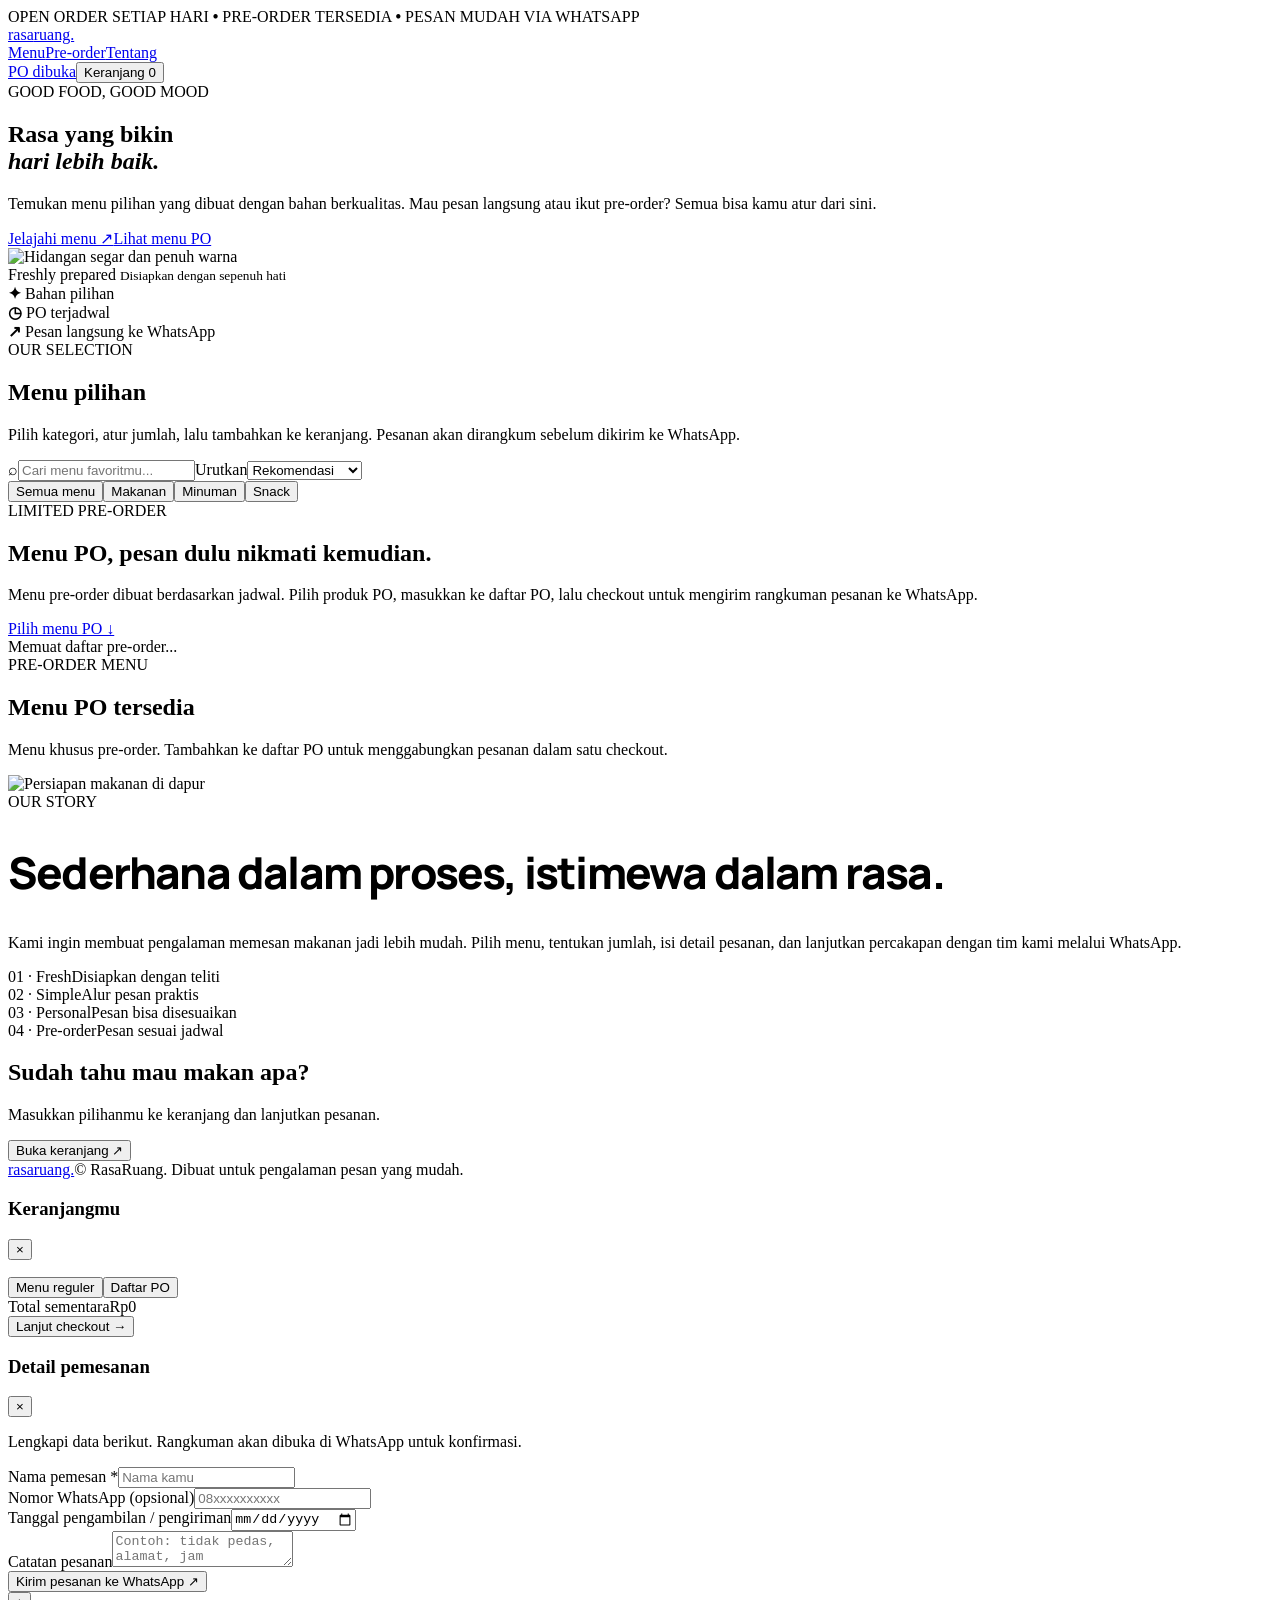
==== index.html @ 21e85bb5 "Add files via upload" ====
<!DOCTYPE html>
<html lang="id">
<head>
<meta charset="UTF-8"><meta name="viewport" content="width=device-width, initial-scale=1, viewport-fit=cover">
<meta name="theme-color" content="#14231d"><title>RasaRuang — Food Store</title>
<link rel="preconnect" href="https://fonts.googleapis.com"><link rel="preconnect" href="https://fonts.gstatic.com" crossorigin><link href="https://fonts.googleapis.com/css2?family=DM+Sans:wght@400;500;600;700;800&family=Manrope:wght@400;500;600;700;800&display=swap" rel="stylesheet"><link rel="stylesheet" href="css/style.css">
</head>
<body>
<div class="topbar">OPEN ORDER SETIAP HARI <b>•</b> PRE-ORDER TERSEDIA <b>•</b> PESAN MUDAH VIA WHATSAPP</div>
<header><div class="container nav">
<a class="logo" href="#">rasa<span>ruang.</span></a>
<nav class="navlinks"><a href="#menu">Menu</a><a href="#preorder">Pre-order</a><a href="#cerita">Tentang</a></nav>
<div class="navright"><a class="pill" href="#preorder">PO dibuka</a><button class="cartbtn" id="openCart" type="button">Keranjang <span class="count" id="cartCount">0</span></button></div>
</div></header>
<main>
<section class="container hero">
<div class="reveal"><span class="tag"><i class="dot"></i> GOOD FOOD, GOOD MOOD</span><h1>Rasa yang bikin<br><em>hari lebih baik.</em></h1><p>Temukan menu pilihan yang dibuat dengan bahan berkualitas. Mau pesan langsung atau ikut pre-order? Semua bisa kamu atur dari sini.</p><div class="heroactions"><a class="primary" href="#menu">Jelajahi menu ↗</a><a class="secondary" href="#preorder">Lihat menu PO</a></div></div>
<div class="heroimage reveal"><img src="https://images.unsplash.com/photo-1546069901-ba9599a7e63c?auto=format&fit=crop&w=1200&q=85" alt="Hidangan segar dan penuh warna"><div class="hero-badge">Freshly prepared <small>Disiapkan dengan sepenuh hati</small></div></div>
</section>
<div class="container trust"><div><b>✦</b> Bahan pilihan</div><div><b>◷</b> PO terjadwal</div><div><b>↗</b> Pesan langsung ke WhatsApp</div></div>

<section class="container section" id="menu">
<div class="sectionhead reveal"><div><div class="kicker">OUR SELECTION</div><h2>Menu pilihan</h2></div><p>Pilih kategori, atur jumlah, lalu tambahkan ke keranjang. Pesanan akan dirangkum sebelum dikirim ke WhatsApp.</p></div>
<div class="menu-tools reveal"><label class="searchbox"><span>⌕</span><input id="menuSearch" type="search" placeholder="Cari menu favoritmu..." autocomplete="off" aria-label="Cari menu"></label><label class="sortbox"><span>Urutkan</span><select id="menuSort" aria-label="Urutkan menu"><option value="default">Rekomendasi</option><option value="low">Harga terendah</option><option value="high">Harga tertinggi</option><option value="az">Nama A–Z</option></select></label></div>
<div class="tabs" id="categoryTabs"><button class="tab active" data-category="Semua">Semua menu</button><button class="tab" data-category="Makanan">Makanan</button><button class="tab" data-category="Minuman">Minuman</button><button class="tab" data-category="Snack">Snack</button></div>
<div class="products" id="products"></div>
</section>

<section class="container section" id="preorder">
<div class="po-panel reveal"><div class="po-copy"><div class="kicker">LIMITED PRE-ORDER</div><h2>Menu PO, pesan dulu nikmati kemudian.</h2><p>Menu pre-order dibuat berdasarkan jadwal. Pilih produk PO, masukkan ke daftar PO, lalu checkout untuk mengirim rangkuman pesanan ke WhatsApp.</p><a class="primary" href="#poProducts">Pilih menu PO ↓</a></div><div class="po-list" id="poPreview"><div class="po-empty">Memuat daftar pre-order...</div></div></div>
</section>
<section class="container section" id="poProducts">
<div class="sectionhead reveal"><div><div class="kicker">PRE-ORDER MENU</div><h2>Menu PO tersedia</h2></div><p>Menu khusus pre-order. Tambahkan ke daftar PO untuk menggabungkan pesanan dalam satu checkout.</p></div>
<div class="products" id="poGrid"></div>
</section>
<section class="container section" id="cerita"><div class="about reveal"><div class="aboutvisual"><img src="https://images.unsplash.com/photo-1556911220-e15b29be8c8f?auto=format&fit=crop&w=1000&q=85" alt="Persiapan makanan di dapur"></div><div class="aboutcopy"><div class="kicker">OUR STORY</div><h2 style="font:800 clamp(29px,3.5vw,44px)/1.12 Manrope;letter-spacing:-1.8px">Sederhana dalam proses, istimewa dalam rasa.</h2><p>Kami ingin membuat pengalaman memesan makanan jadi lebih mudah. Pilih menu, tentukan jumlah, isi detail pesanan, dan lanjutkan percakapan dengan tim kami melalui WhatsApp.</p><div class="points"><div class="point">01 · Fresh<span>Disiapkan dengan teliti</span></div><div class="point">02 · Simple<span>Alur pesan praktis</span></div><div class="point">03 · Personal<span>Pesan bisa disesuaikan</span></div><div class="point">04 · Pre-order<span>Pesan sesuai jadwal</span></div></div></div></div></section>
<section class="container section"><div class="cta reveal"><div><h2>Sudah tahu mau makan apa?</h2><p>Masukkan pilihanmu ke keranjang dan lanjutkan pesanan.</p></div><button class="primary" id="ctaCart" type="button">Buka keranjang ↗</button></div></section>
</main>
<footer><div class="container footrow"><a class="logo" href="#">rasa<span>ruang.</span></a><span>© <span id="year"></span> RasaRuang. Dibuat untuk pengalaman pesan yang mudah.</span></div></footer>

<div class="drawerback" id="drawerBack" aria-hidden="true"><aside class="drawer" aria-label="Keranjang pesanan"><div class="drawerhead"><h3>Keranjangmu</h3><button class="close" id="closeCart" type="button" aria-label="Tutup">×</button></div><div class="tabs" style="margin-top:17px"><button class="tab active" id="regularTab" type="button">Menu reguler</button><button class="tab" id="poTab" type="button">Daftar PO</button></div><div id="cartRows" class="cartrows"></div><div class="total"><span>Total sementara</span><span id="cartTotal">Rp0</span></div><button class="checkout" id="checkoutBtn" type="button">Lanjut checkout →</button></aside></div>
<div class="modalback" id="modalBack"><form class="modal" id="checkoutForm"><div class="modalhead"><h3>Detail pemesanan</h3><button class="close" id="closeModal" type="button">×</button></div><p class="modalhint" id="checkoutHint">Lengkapi data berikut. Rangkuman akan dibuka di WhatsApp untuk konfirmasi.</p><div class="field"><label for="customerName">Nama pemesan *</label><input id="customerName" name="name" required maxlength="60" placeholder="Nama kamu"></div><div class="field"><label for="customerPhone">Nomor WhatsApp (opsional)</label><input id="customerPhone" name="phone" inputmode="tel" maxlength="20" placeholder="08xxxxxxxxxx"></div><div class="field"><label for="pickupDate">Tanggal pengambilan / pengiriman</label><input id="pickupDate" name="date" type="date"></div><div class="field"><label for="customerNote">Catatan pesanan</label><textarea id="customerNote" name="note" maxlength="500" placeholder="Contoh: tidak pedas, alamat, jam pengambilan..."></textarea></div><button class="checkout send" type="submit">Kirim pesanan ke WhatsApp ↗</button></form></div>
<div class="toast" id="toast" role="status" aria-live="polite"></div><button class="backtop" id="backTop" type="button" aria-label="Kembali ke atas">↑</button>
<script src="js/script.js" defer></script>
</body></html>
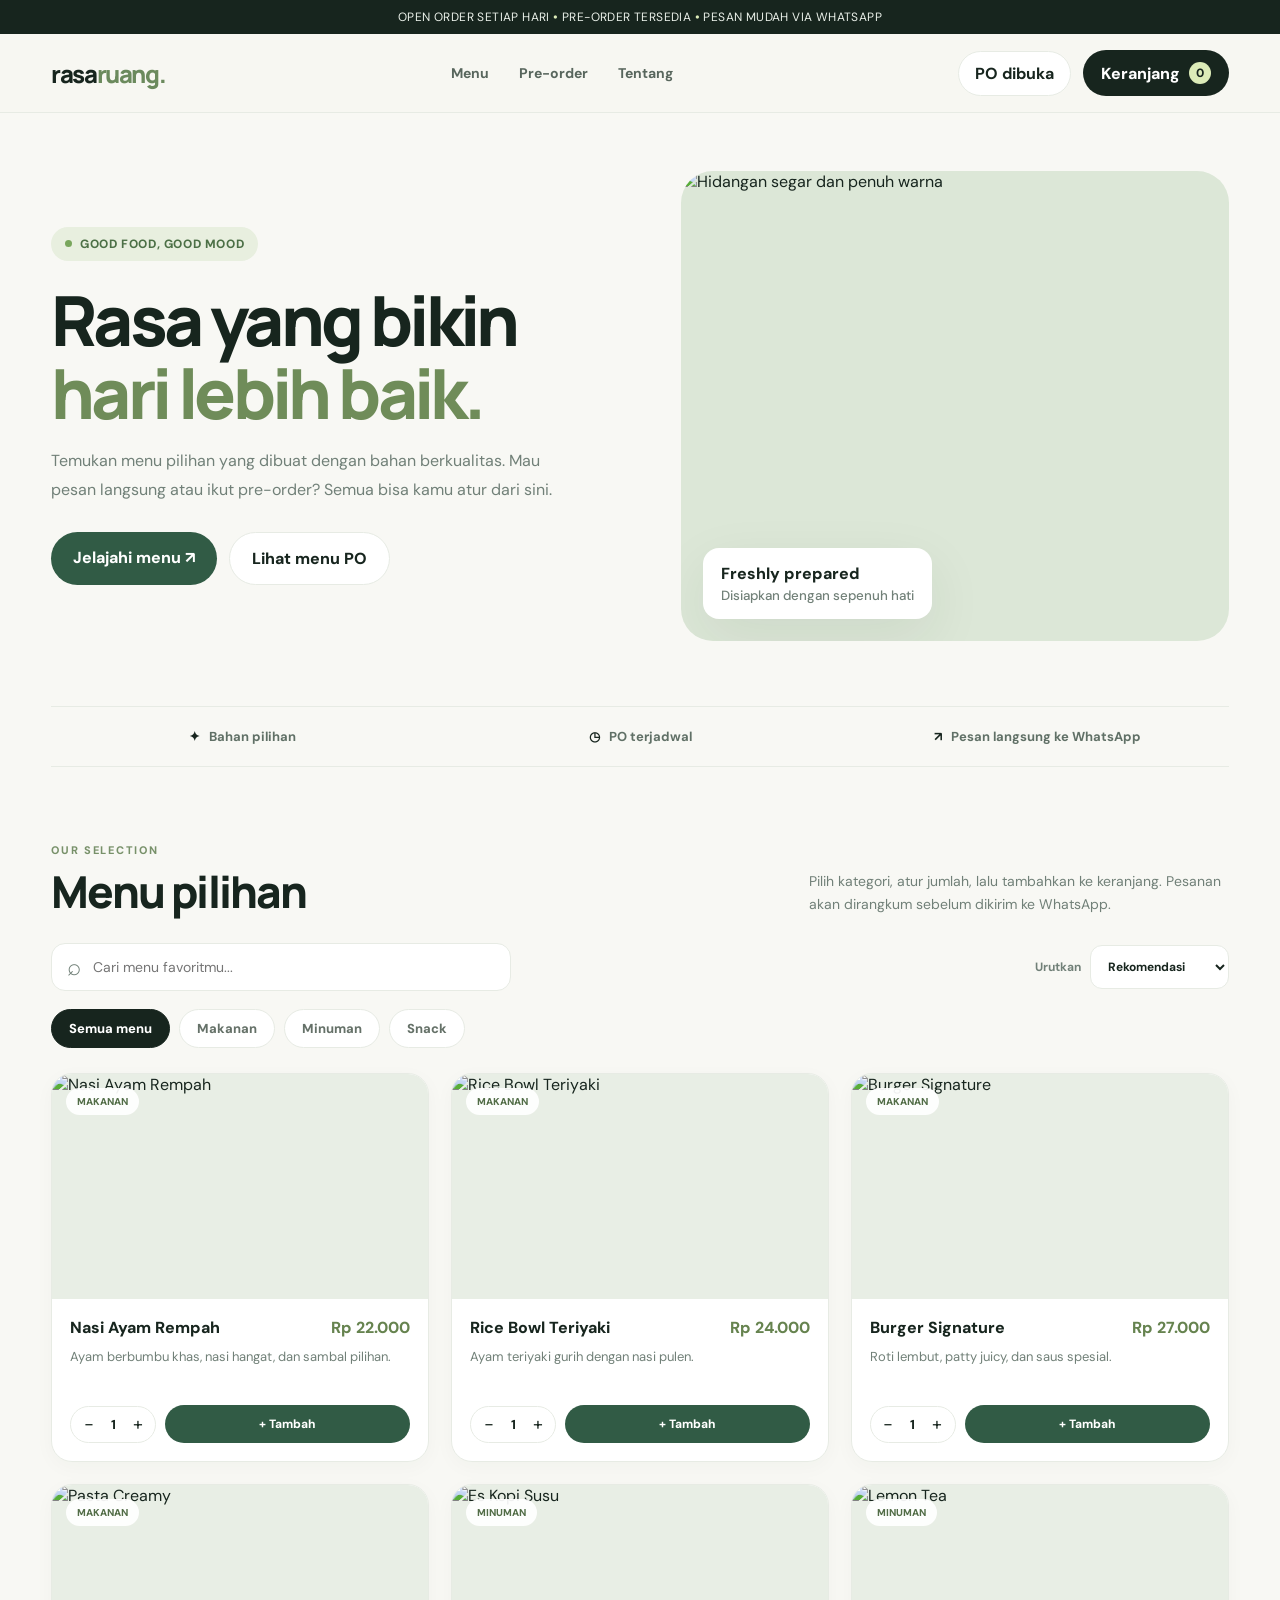
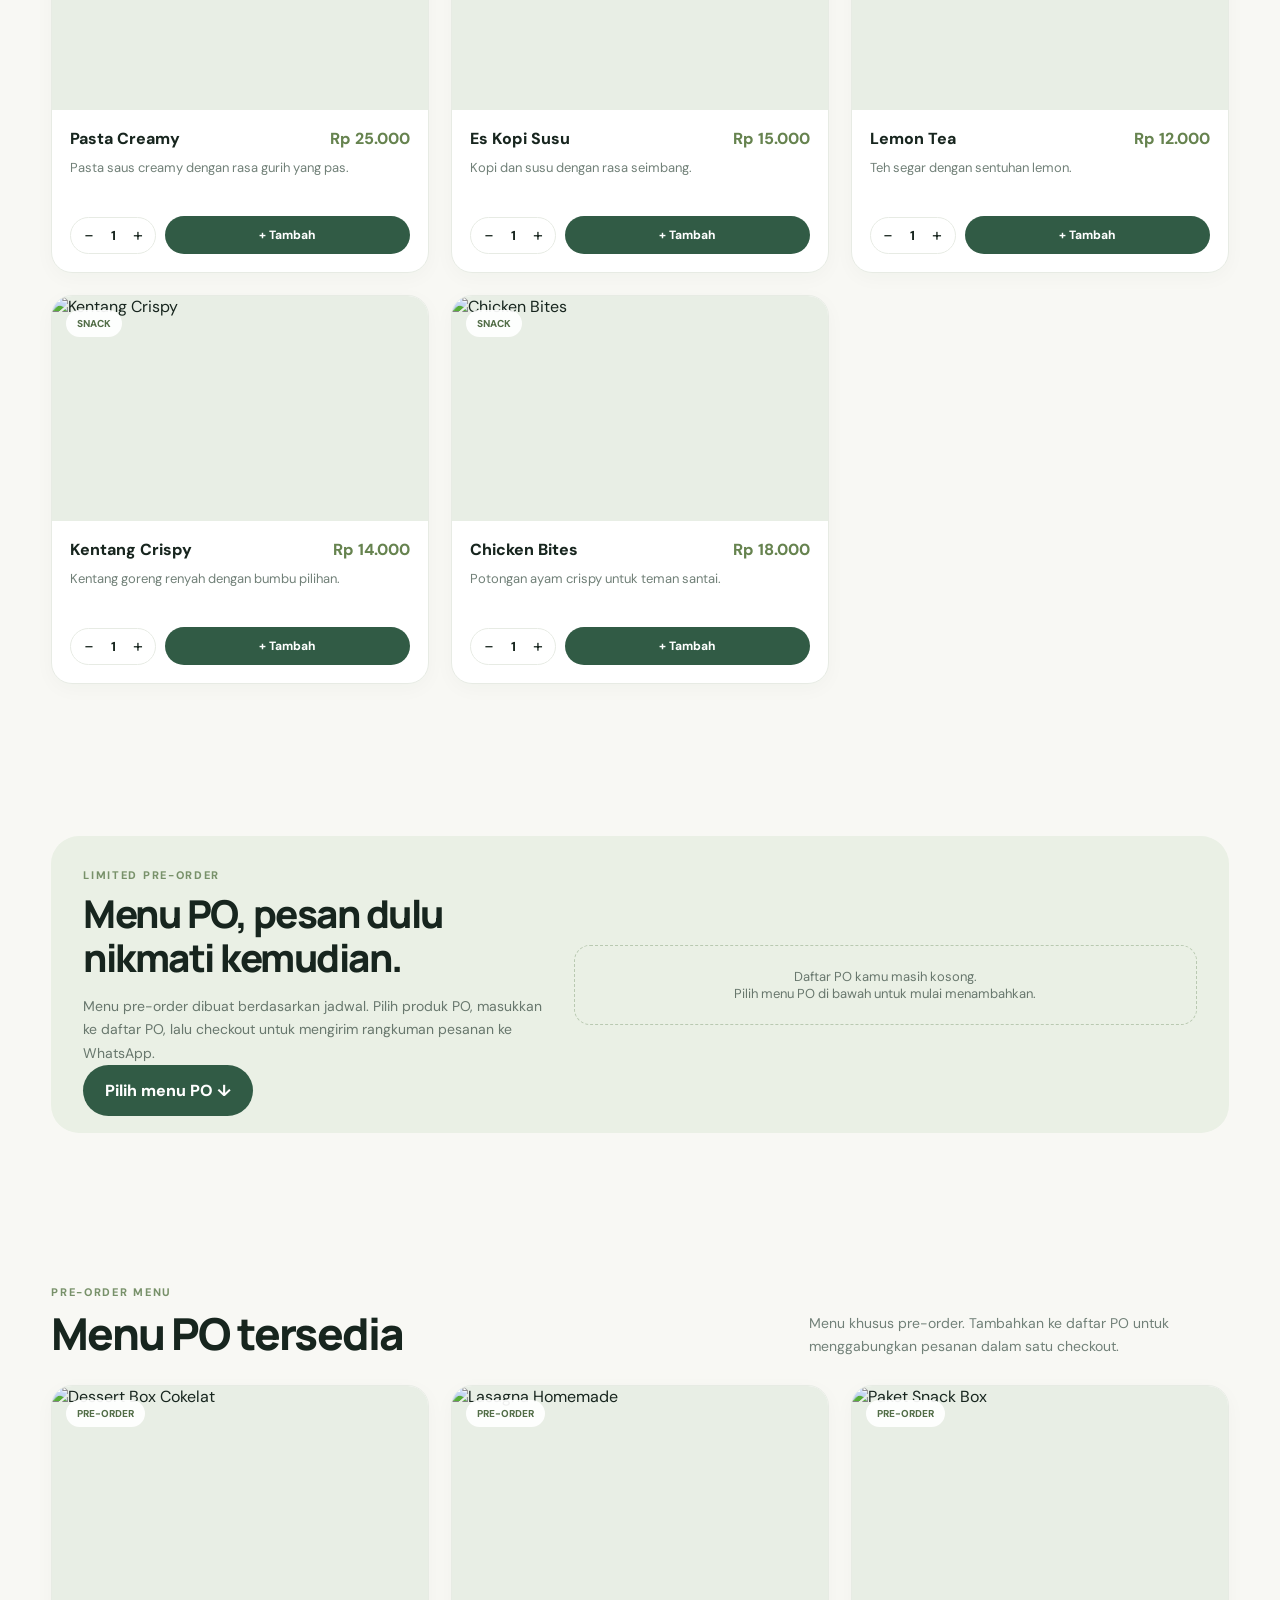
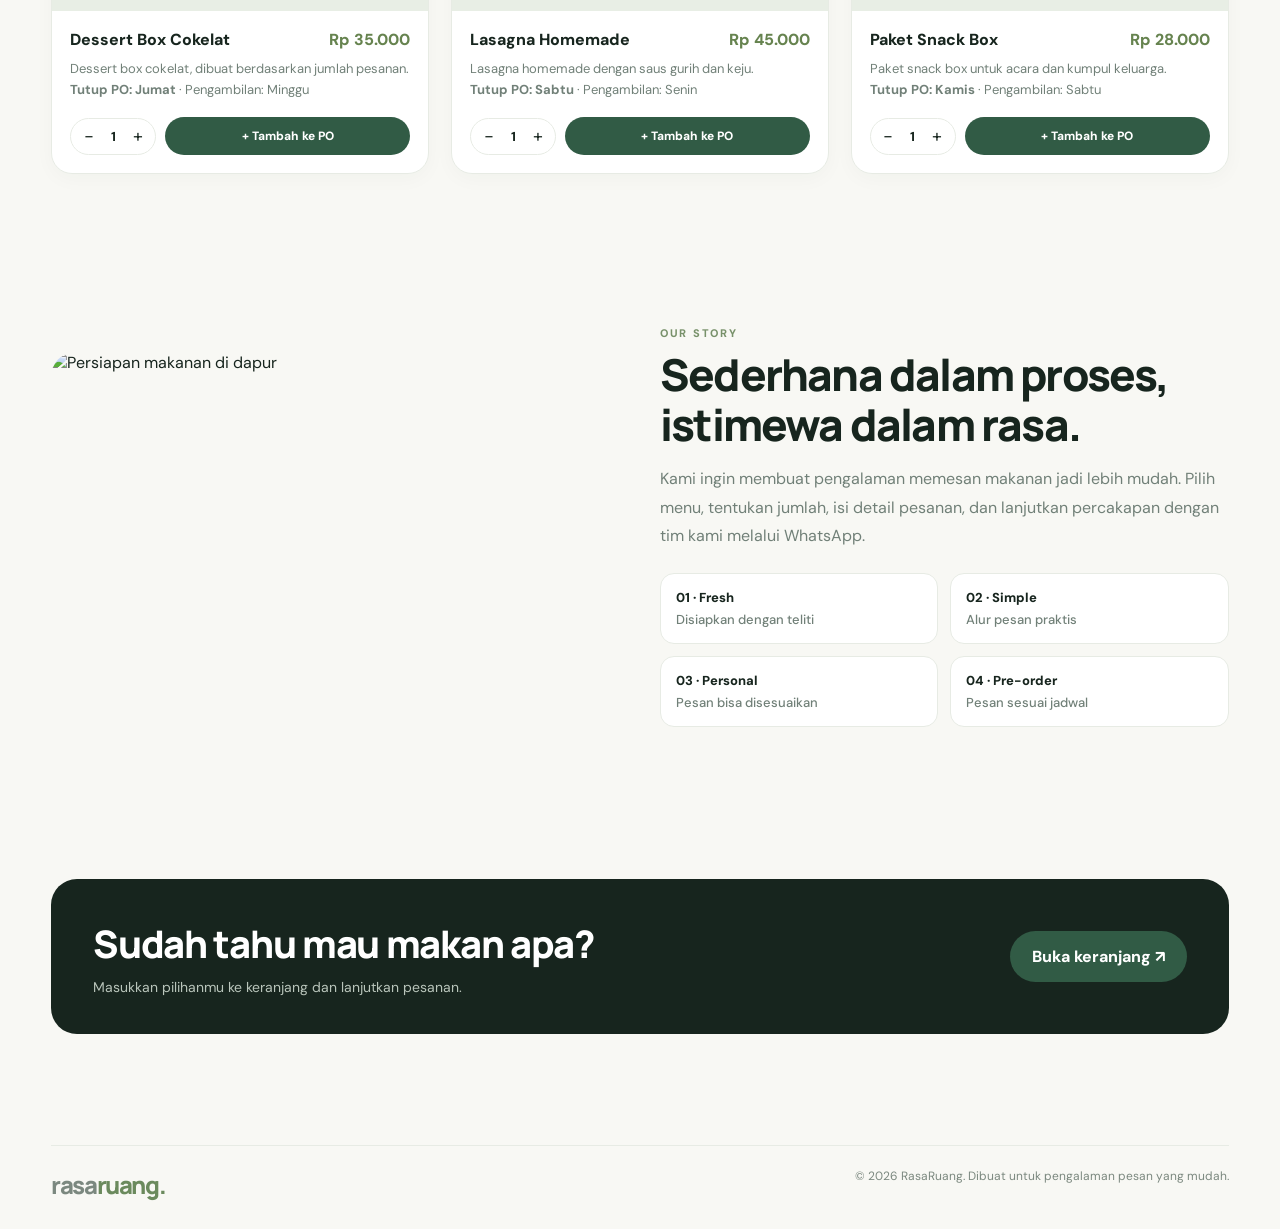
==== commit d89c0422: "Rename rasaruang_satu_file.html to index.html" ====
--- a/index.html
+++ b/index.html
@@ -3,7 +3,49 @@
 <head>
 <meta charset="UTF-8"><meta name="viewport" content="width=device-width, initial-scale=1, viewport-fit=cover">
 <meta name="theme-color" content="#14231d"><title>RasaRuang — Food Store</title>
-<link rel="preconnect" href="https://fonts.googleapis.com"><link rel="preconnect" href="https://fonts.gstatic.com" crossorigin><link href="https://fonts.googleapis.com/css2?family=DM+Sans:wght@400;500;600;700;800&family=Manrope:wght@400;500;600;700;800&display=swap" rel="stylesheet"><link rel="stylesheet" href="css/style.css">
+<link rel="preconnect" href="https://fonts.googleapis.com"><link rel="preconnect" href="https://fonts.gstatic.com" crossorigin><link href="https://fonts.googleapis.com/css2?family=DM+Sans:wght@400;500;600;700;800&family=Manrope:wght@400;500;600;700;800&display=swap" rel="stylesheet"><style>
+
+@import url('https://fonts.googleapis.com/css2?family=DM+Sans:wght@400;500;600;700;800&family=Manrope:wght@400;500;600;700;800&display=swap');
+:root{--ink:#17251e;--green:#294a39;--mint:#dce9d8;--lime:#d6ef9c;--paper:#f7f7f1;--white:#fff;--muted:#718078;--line:#e7ebe4;--orange:#e58b5d;--shadow:0 18px 55px #20372912}
+*{box-sizing:border-box}html{scroll-behavior:smooth}body{margin:0;background:var(--paper);color:var(--ink);font-family:'DM Sans',sans-serif}button,input,select,textarea{font:inherit}button{cursor:pointer}a{color:inherit;text-decoration:none}.container{width:min(1320px,92%);margin:auto}
+.topbar{background:var(--ink);color:#eaf0e9;font-size:12px;padding:9px 0;text-align:center;letter-spacing:.4px}.topbar b{color:var(--lime)}
+header{background:#f7f7f1ed;backdrop-filter:blur(16px);position:sticky;top:0;z-index:20;border-bottom:1px solid var(--line)}
+.nav{height:78px;display:flex;align-items:center;justify-content:space-between;gap:20px}.logo{font:800 24px Manrope;letter-spacing:-1.4px}.logo span{color:#6b8a5d}.navlinks{display:flex;gap:30px;color:#58665d;font-size:14px;font-weight:700}.navlinks a:hover{color:#62864f}.navright{display:flex;align-items:center;gap:12px}.pill{border:1px solid var(--line);border-radius:30px;padding:11px 16px;background:white;font-weight:700}.cartbtn{background:var(--ink);color:white;border:0;border-radius:30px;padding:12px 18px;font-weight:800;display:flex;gap:9px;align-items:center}.count{background:var(--lime);color:var(--ink);border-radius:30px;min-width:22px;height:22px;display:grid;place-items:center;font-size:12px}
+.hero{padding:58px 0 65px;display:grid;grid-template-columns:1.02fr .98fr;gap:5%;align-items:center}.tag{display:inline-flex;gap:8px;align-items:center;background:#e8efdf;color:#4c7046;padding:9px 14px;border-radius:30px;font-size:12px;font-weight:800;letter-spacing:.6px}.dot{width:7px;height:7px;border-radius:50%;background:#78a65c}.hero h1{font:800 clamp(42px,5.4vw,76px)/1.06 Manrope;letter-spacing:-3.8px;margin:22px 0 18px;max-width:700px}.hero h1 em{font-style:normal;color:#6f8c59}.hero p{font-size:16px;line-height:1.8;color:var(--muted);max-width:510px}.heroactions{display:flex;gap:12px;margin-top:27px;flex-wrap:wrap}.primary,.secondary{border:0;border-radius:30px;padding:15px 22px;font-weight:800}.primary{background:var(--green);color:white}.primary:hover{background:#203d2e;transform:translateY(-2px)}.secondary{background:white;border:1px solid var(--line)}.heroimage{height:470px;position:relative;border-radius:32px;overflow:hidden;background:#dce7d7}.heroimage img{width:100%;height:100%;object-fit:cover}.hero-badge{position:absolute;bottom:22px;left:22px;background:#fff;padding:15px 18px;border-radius:16px;box-shadow:var(--shadow);font-weight:800}.hero-badge small{display:block;color:var(--muted);font-weight:500;margin-top:3px}
+.trust{display:grid;grid-template-columns:repeat(3,1fr);border-top:1px solid var(--line);border-bottom:1px solid var(--line);padding:21px 0;gap:15px}.trust div{text-align:center;color:#607066;font-size:13px;font-weight:700}.trust b{color:var(--ink);margin-right:6px}
+.section{padding:76px 0}.sectionhead{display:flex;justify-content:space-between;align-items:end;gap:20px;margin-bottom:27px}.kicker{font-size:11px;letter-spacing:1.7px;color:#78916a;font-weight:800;text-transform:uppercase;margin-bottom:10px}.section h2{font:800 clamp(29px,3.5vw,44px)/1.12 Manrope;letter-spacing:-1.8px;margin:0}.sectionhead p{color:var(--muted);max-width:420px;line-height:1.65;font-size:14px;margin:0}
+.tabs{display:flex;gap:9px;flex-wrap:wrap;margin:0 0 25px}.tab{border:1px solid var(--line);background:white;padding:10px 17px;border-radius:30px;font-size:13px;font-weight:800;color:#657168}.tab.active{background:var(--ink);color:white;border-color:var(--ink)}
+.products{display:grid;grid-template-columns:repeat(3,minmax(0,1fr));gap:22px}.product{background:white;border:1px solid var(--line);border-radius:21px;overflow:hidden;box-shadow:0 5px 20px #263d2d08;transition:.25s}.product:hover{transform:translateY(-5px);box-shadow:var(--shadow)}.productpic{height:225px;position:relative;background:#e8eee5}.productpic img{width:100%;height:100%;object-fit:cover;display:block}.badge{position:absolute;top:14px;left:14px;background:#ffffffed;padding:7px 11px;border-radius:30px;font-size:10px;font-weight:800;color:#526d47}.productbody{padding:18px}.productline{display:flex;justify-content:space-between;align-items:start;gap:10px}.product h3{font-size:16px;margin:0;font-weight:800}.price{font-weight:800;color:#66834f;white-space:nowrap}.product p{color:var(--muted);font-size:13px;line-height:1.6;min-height:42px;margin:9px 0 16px}.productfoot{display:flex;align-items:center;gap:9px}.qty{display:flex;align-items:center;border:1px solid var(--line);border-radius:30px;padding:3px}.qty button{border:0;background:transparent;width:29px;height:29px;font-size:18px;color:var(--ink)}.qty span{min-width:20px;text-align:center;font-size:13px;font-weight:800}.add{flex:1;border:0;background:var(--green);color:white;border-radius:30px;padding:11px;font-size:12px;font-weight:800}.add:hover{background:#203d2e}
+.po-panel{background:#eaf0e5;border-radius:28px;padding:32px;display:grid;grid-template-columns:.85fr 1.15fr;gap:30px;align-items:center}.po-copy h2{font:800 clamp(28px,3vw,40px)/1.15 Manrope;letter-spacing:-1.5px;margin:10px 0}.po-copy p{color:#68776d;line-height:1.7;font-size:14px}.po-list{display:grid;gap:10px}.po-item{display:flex;align-items:center;gap:14px;background:#fff;padding:12px;border-radius:15px}.po-item img{width:65px;height:65px;object-fit:cover;border-radius:11px}.po-item div:nth-child(2){flex:1;min-width:0}.po-item b{display:block;font-size:14px}.po-item small{color:var(--muted)}.po-item strong{font-size:13px;color:#65834e;white-space:nowrap}.po-empty{padding:22px;border:1px dashed #b9c9b1;border-radius:16px;color:#68776d;text-align:center;font-size:13px}
+.about{display:grid;grid-template-columns:1fr 1fr;gap:40px;align-items:center}.aboutvisual{height:350px;border-radius:25px;overflow:hidden}.aboutvisual img{width:100%;height:100%;object-fit:cover}.aboutcopy p{color:var(--muted);line-height:1.8}.points{display:grid;grid-template-columns:1fr 1fr;gap:12px;margin-top:22px}.point{background:white;border:1px solid var(--line);padding:15px;border-radius:14px;font-size:13px;font-weight:800}.point span{display:block;color:var(--muted);font-weight:500;margin-top:5px}
+.cta{background:var(--ink);color:white;border-radius:26px;padding:38px 42px;display:flex;justify-content:space-between;align-items:center;gap:20px}.cta h2{font:800 clamp(26px,3vw,38px) Manrope;letter-spacing:-1.3px;margin:0}.cta p{color:#b9c5bb;margin:9px 0 0;font-size:14px}
+footer{padding:35px 0 28px;color:#7b887f;font-size:12px}.footrow{display:flex;justify-content:space-between;gap:15px;flex-wrap:wrap;border-top:1px solid var(--line);padding-top:22px}
+.reveal{opacity:0;transform:translateY(24px);transition:opacity .65s ease,transform .65s ease}.reveal.visible{opacity:1;transform:none}
+.drawerback{position:fixed;inset:0;background:#101b15a8;z-index:40;opacity:0;pointer-events:none;transition:.25s}.drawerback.open{opacity:1;pointer-events:auto}.drawer{position:absolute;right:0;top:0;height:100%;width:min(480px,100%);background:var(--paper);padding:25px;overflow:auto;transform:translateX(100%);transition:.3s}.drawerback.open .drawer{transform:none}.drawerhead{display:flex;justify-content:space-between;align-items:center;border-bottom:1px solid var(--line);padding-bottom:18px}.drawerhead h3{margin:0;font:800 23px Manrope}.close{border:0;background:white;border-radius:50%;width:40px;height:40px;font-size:22px}.cartrows{display:grid;gap:12px;margin:20px 0}.cartrow{display:grid;grid-template-columns:64px 1fr auto;gap:12px;align-items:center;background:white;border:1px solid var(--line);border-radius:14px;padding:10px}.cartrow img{width:64px;height:64px;object-fit:cover;border-radius:10px}.cartrow b{font-size:13px}.cartrow small{display:block;color:var(--muted);margin:4px 0}.remove{border:0;background:transparent;color:#b65e4b;font-size:12px}.total{display:flex;justify-content:space-between;font-weight:800;padding:18px 0;border-top:1px solid var(--line)}.checkout{width:100%;border:0;border-radius:14px;background:var(--green);color:white;padding:15px;font-weight:800}.empty{color:var(--muted);text-align:center;padding:35px 10px;font-size:14px}
+.modalback{position:fixed;inset:0;background:#101b15a8;z-index:50;display:none;place-items:center;padding:16px}.modalback.open{display:grid}.modal{background:var(--paper);width:min(500px,100%);max-height:92%;overflow:auto;border-radius:22px;padding:25px}.modalhead{display:flex;justify-content:space-between;align-items:center;margin-bottom:18px}.modal h3{font:800 22px Manrope;margin:0}.field{display:grid;gap:7px;margin:13px 0}.field label{font-size:12px;font-weight:800}.field input,.field textarea,.field select{width:100%;padding:13px 14px;border:1px solid #dce3d9;border-radius:12px;background:white;outline:none;font-size:16px}.field input:focus,.field textarea:focus{border-color:#78976a;box-shadow:0 0 0 3px #78976a22}.field textarea{min-height:80px;resize:vertical}.modalhint{font-size:12px;color:var(--muted);line-height:1.5}.send{width:100%;margin-top:12px}
+.toast{position:fixed;bottom:22px;left:50%;transform:translate(-50%,20px);background:var(--ink);color:white;padding:12px 18px;border-radius:30px;font-size:13px;opacity:0;pointer-events:none;transition:.25s;z-index:70}.toast.show{opacity:1;transform:translate(-50%,0)}
+@media(min-width:1500px){.container{width:min(1420px,88%)}.hero{padding-top:78px;padding-bottom:85px}.heroimage{height:540px}.products{grid-template-columns:repeat(4,minmax(0,1fr))}.productpic{height:245px}}
+@media(max-width:900px){.hero{grid-template-columns:1fr  .9fr;gap:25px}.heroimage{height:380px}.products{grid-template-columns:repeat(2,minmax(0,1fr))}.po-panel{grid-template-columns:1fr}.navlinks{gap:16px}}
+@media(max-width:650px){.container{width:min(100% - 32px,540px)}.topbar{font-size:10px}.nav{height:66px}.logo{font-size:21px}.navlinks{display:none}.pill{display:none}.hero{grid-template-columns:1fr;padding:40px 0 38px;gap:25px}.hero h1{font-size:clamp(42px,12vw,60px);letter-spacing:-2.5px}.hero p{font-size:14px}.heroimage{height:310px;border-radius:22px}.trust{grid-template-columns:1fr;padding:15px 0;gap:12px}.trust div{text-align:left}.section{padding:55px 0}.sectionhead{display:block}.sectionhead p{margin-top:12px}.products{grid-template-columns:1fr 1fr;gap:12px}.productpic{height:150px}.productbody{padding:12px}.product h3{font-size:13px}.price{font-size:12px}.product p{font-size:11px;min-height:52px;margin:7px 0 12px}.productfoot{gap:5px}.qty button{width:25px;height:27px}.add{font-size:10px;padding:10px 5px}.badge{font-size:9px;top:8px;left:8px}.po-panel{padding:23px}.about{grid-template-columns:1fr;gap:22px}.aboutvisual{height:250px}.points{gap:8px}.point{padding:12px;font-size:12px}.cta{padding:27px;display:block}.cta .primary{margin-top:20px}.drawer{padding:19px}.section h2{letter-spacing:-1px}}
+@media(max-width:360px){.products{grid-template-columns:1fr}.productpic{height:210px}.cartbtn{padding:10px 12px;font-size:12px}.nav{gap:8px}}
+@media(prefers-reduced-motion:reduce){*,*::before,*::after{scroll-behavior:auto!important;animation:none!important;transition:none!important}.reveal{opacity:1;transform:none}}
+
+/* ===== Refinement: menu tools, micro-interactions & accessibility ===== */
+:root{--green:#315b45;--lime:#dcebb8;--paper:#f8f8f4;--orange:#d98a62;--shadow:0 18px 55px #20372914}
+::selection{background:#dcebb8;color:#17251e}
+button,a,input,select,textarea{-webkit-tap-highlight-color:transparent}
+button:focus-visible,a:focus-visible,input:focus-visible,select:focus-visible,textarea:focus-visible{outline:3px solid #9bb88a;outline-offset:3px}
+.menu-tools{display:flex;gap:12px;justify-content:space-between;align-items:center;margin:0 0 18px}
+.searchbox{display:flex;align-items:center;gap:10px;background:#fff;border:1px solid var(--line);border-radius:14px;padding:0 15px;min-height:48px;flex:1;max-width:460px;color:#718078}
+.searchbox span{font-size:24px;line-height:1}.searchbox input{border:0;outline:0!important;box-shadow:none!important;width:100%;min-width:0;background:transparent;font-size:14px;color:var(--ink)}
+.sortbox{display:flex;align-items:center;gap:9px;color:var(--muted);font-size:12px;font-weight:700}.sortbox select{border:1px solid var(--line);background:white;border-radius:12px;padding:12px 13px;color:var(--ink);font-weight:700;max-width:180px}
+.product{animation:cardIn .35s ease both}.productpic img{transition:transform .55s cubic-bezier(.2,.7,.2,1)}.product:hover .productpic img{transform:scale(1.045)}.add,.primary,.cartbtn,.checkout{transition:background .2s,transform .2s,box-shadow .2s}.add:active,.primary:active,.cartbtn:active,.checkout:active{transform:scale(.98)}
+.backtop{position:fixed;right:22px;bottom:22px;width:44px;height:44px;border:0;border-radius:50%;background:var(--ink);color:#fff;font-size:21px;box-shadow:0 8px 25px #17251e35;z-index:30;opacity:0;pointer-events:none;transform:translateY(8px);transition:.25s}.backtop.show{opacity:1;pointer-events:auto;transform:none}
+@keyframes cardIn{from{opacity:0;transform:translateY(10px)}to{opacity:1;transform:none}}
+@media(max-width:600px){.menu-tools{align-items:stretch;flex-direction:column}.searchbox{max-width:none}.sortbox{justify-content:space-between}.sortbox select{flex:1;max-width:none}.backtop{right:14px;bottom:14px}}
+@media(prefers-reduced-motion:reduce){*,*::before,*::after{scroll-behavior:auto!important;animation-duration:.01ms!important;animation-iteration-count:1!important;transition-duration:.01ms!important}}
+
+</style>
 </head>
 <body>
 <div class="topbar">OPEN ORDER SETIAP HARI <b>•</b> PRE-ORDER TERSEDIA <b>•</b> PESAN MUDAH VIA WHATSAPP</div>
@@ -41,5 +83,67 @@
 <div class="drawerback" id="drawerBack" aria-hidden="true"><aside class="drawer" aria-label="Keranjang pesanan"><div class="drawerhead"><h3>Keranjangmu</h3><button class="close" id="closeCart" type="button" aria-label="Tutup">×</button></div><div class="tabs" style="margin-top:17px"><button class="tab active" id="regularTab" type="button">Menu reguler</button><button class="tab" id="poTab" type="button">Daftar PO</button></div><div id="cartRows" class="cartrows"></div><div class="total"><span>Total sementara</span><span id="cartTotal">Rp0</span></div><button class="checkout" id="checkoutBtn" type="button">Lanjut checkout →</button></aside></div>
 <div class="modalback" id="modalBack"><form class="modal" id="checkoutForm"><div class="modalhead"><h3>Detail pemesanan</h3><button class="close" id="closeModal" type="button">×</button></div><p class="modalhint" id="checkoutHint">Lengkapi data berikut. Rangkuman akan dibuka di WhatsApp untuk konfirmasi.</p><div class="field"><label for="customerName">Nama pemesan *</label><input id="customerName" name="name" required maxlength="60" placeholder="Nama kamu"></div><div class="field"><label for="customerPhone">Nomor WhatsApp (opsional)</label><input id="customerPhone" name="phone" inputmode="tel" maxlength="20" placeholder="08xxxxxxxxxx"></div><div class="field"><label for="pickupDate">Tanggal pengambilan / pengiriman</label><input id="pickupDate" name="date" type="date"></div><div class="field"><label for="customerNote">Catatan pesanan</label><textarea id="customerNote" name="note" maxlength="500" placeholder="Contoh: tidak pedas, alamat, jam pengambilan..."></textarea></div><button class="checkout send" type="submit">Kirim pesanan ke WhatsApp ↗</button></form></div>
 <div class="toast" id="toast" role="status" aria-live="polite"></div><button class="backtop" id="backTop" type="button" aria-label="Kembali ke atas">↑</button>
-<script src="js/script.js" defer></script>
-</body></html>+<script>
+
+/* ===== KONFIGURASI TOKO: ubah nomor WhatsApp di sini ===== */
+const WHATSAPP_NUMBER="6285283253700"; // format 62, tanpa tanda + atau spasi
+const STORE_NAME="RasaRuang";
+const products=[
+{id:"m1",name:"Nasi Ayam Rempah",price:22000,category:"Makanan",desc:"Ayam berbumbu khas, nasi hangat, dan sambal pilihan.",img:"https://images.unsplash.com/photo-1512058564366-18510be2db19?auto=format&fit=crop&w=900&q=80"},
+{id:"m2",name:"Rice Bowl Teriyaki",price:24000,category:"Makanan",desc:"Ayam teriyaki gurih dengan nasi pulen.",img:"https://images.unsplash.com/photo-1547592180-85f173990554?auto=format&fit=crop&w=900&q=80"},
+{id:"m3",name:"Burger Signature",price:27000,category:"Makanan",desc:"Roti lembut, patty juicy, dan saus spesial.",img:"https://images.unsplash.com/photo-1568901346375-23c9450c58cd?auto=format&fit=crop&w=900&q=80"},
+{id:"m4",name:"Pasta Creamy",price:25000,category:"Makanan",desc:"Pasta saus creamy dengan rasa gurih yang pas.",img:"https://images.unsplash.com/photo-1473093295043-cdd812d0e601?auto=format&fit=crop&w=900&q=80"},
+{id:"m5",name:"Es Kopi Susu",price:15000,category:"Minuman",desc:"Kopi dan susu dengan rasa seimbang.",img:"https://images.unsplash.com/photo-1461023058943-07fcbe16d735?auto=format&fit=crop&w=900&q=80"},
+{id:"m6",name:"Lemon Tea",price:12000,category:"Minuman",desc:"Teh segar dengan sentuhan lemon.",img:"https://images.unsplash.com/photo-1556679343-c7306c1976bc?auto=format&fit=crop&w=900&q=80"},
+{id:"m7",name:"Kentang Crispy",price:14000,category:"Snack",desc:"Kentang goreng renyah dengan bumbu pilihan.",img:"https://images.unsplash.com/photo-1573080496219-bb080dd4f877?auto=format&fit=crop&w=900&q=80"},
+{id:"m8",name:"Chicken Bites",price:18000,category:"Snack",desc:"Potongan ayam crispy untuk teman santai.",img:"https://images.unsplash.com/photo-1562967914-608f82629710?auto=format&fit=crop&w=900&q=80"}
+];
+const poProducts=[
+{id:"p1",name:"Dessert Box Cokelat",price:35000,category:"PO",desc:"Dessert box cokelat, dibuat berdasarkan jumlah pesanan.",img:"https://images.unsplash.com/photo-1578985545062-69928b1d9587?auto=format&fit=crop&w=900&q=80",deadline:"Tutup PO: Jumat",schedule:"Pengambilan: Minggu"},
+{id:"p2",name:"Lasagna Homemade",price:45000,category:"PO",desc:"Lasagna homemade dengan saus gurih dan keju.",img:"https://images.unsplash.com/photo-1574894709920-11b28e7367e3?auto=format&fit=crop&w=900&q=80",deadline:"Tutup PO: Sabtu",schedule:"Pengambilan: Senin"},
+{id:"p3",name:"Paket Snack Box",price:28000,category:"PO",desc:"Paket snack box untuk acara dan kumpul keluarga.",img:"https://images.unsplash.com/photo-1509440159596-0249088772ff?auto=format&fit=crop&w=900&q=80",deadline:"Tutup PO: Kamis",schedule:"Pengambilan: Sabtu"}
+];
+const all=[...products,...poProducts],cart={regular:{},po:{}},chosenQty={};
+const CART_KEY="rasaruang-cart-v2";
+try{const saved=JSON.parse(localStorage.getItem(CART_KEY)||"{}");if(saved&&saved.regular&&saved.po){Object.assign(cart.regular,saved.regular);Object.assign(cart.po,saved.po)}}catch(e){}
+function saveCart(){try{localStorage.setItem(CART_KEY,JSON.stringify(cart))}catch(e){}}
+const money=n=>new Intl.NumberFormat("id-ID",{style:"currency",currency:"IDR",maximumFractionDigits:0}).format(n);
+const $=s=>document.querySelector(s);
+function toast(msg){const t=$("#toast");t.textContent=msg;t.classList.add("show");clearTimeout(toast.timer);toast.timer=setTimeout(()=>t.classList.remove("show"),2100)}
+function card(item,isPO=false){const q=chosenQty[item.id]||1;return `<article class="product"><div class="productpic"><img src="${item.img}" alt="${item.name}" loading="lazy"><span class="badge">${isPO?"PRE-ORDER":item.category.toUpperCase()}</span></div><div class="productbody"><div class="productline"><h3>${item.name}</h3><span class="price">${money(item.price)}</span></div><p>${item.desc}${isPO?`<br><b>${item.deadline}</b> · ${item.schedule}`:""}</p><div class="productfoot"><div class="qty"><button type="button" data-q="minus" data-id="${item.id}" aria-label="Kurangi">−</button><span>${q}</span><button type="button" data-q="plus" data-id="${item.id}" aria-label="Tambah">+</button></div><button class="add" type="button" data-add="${item.id}">+ ${isPO?"Tambah ke PO":"Tambah"}</button></div></div></article>`}
+function renderProducts(category="Semua"){
+ let list=products.filter(p=>(category==="Semua"||p.category===category));
+ const term=( $("#menuSearch")?.value||"").trim().toLocaleLowerCase("id-ID");
+ if(term)list=list.filter(p=>(p.name+" "+p.desc+" "+p.category).toLocaleLowerCase("id-ID").includes(term));
+ const sort=$("#menuSort")?.value||"default";
+ if(sort==="low")list.sort((a,b)=>a.price-b.price);if(sort==="high")list.sort((a,b)=>b.price-a.price);if(sort==="az")list.sort((a,b)=>a.name.localeCompare(b.name,"id"));
+ $("#products").innerHTML=list.length?list.map(p=>card(p)).join(""):`<div class="empty" style="grid-column:1/-1">Menu tidak ditemukan. Coba kata kunci lain.</div>`;
+}
+function renderPO(){$("#poGrid").innerHTML=poProducts.map(p=>card(p,true)).join("");const items=poProducts.filter(p=>cart.po[p.id]);$("#poPreview").innerHTML=items.length?items.map(p=>`<div class="po-item"><img src="${p.img}" alt=""><div><b>${p.name}</b><small>${cart.po[p.id]} item · ${p.deadline}</small></div><strong>${money(p.price*cart.po[p.id])}</strong></div>`).join(""):`<div class="po-empty">Daftar PO kamu masih kosong.<br>Pilih menu PO di bawah untuk mulai menambahkan.</div>`}
+function total(type){return Object.entries(cart[type]).reduce((sum,[id,q])=>sum+all.find(p=>p.id===id).price*q,0)}
+function count(){return Object.values(cart).reduce((s,obj)=>s+Object.values(obj).reduce((a,b)=>a+b,0),0)}
+function updateCount(){$("#cartCount").textContent=count()}
+function addItem(id){const p=all.find(x=>x.id===id),type=p.category==="PO"?"po":"regular";cart[type][id]=Math.min(99,(cart[type][id]||0)+(chosenQty[id]||1));saveCart();chosenQty[id]=1;renderProducts(activeCategory);renderPO();updateCount();if($("#drawerBack").classList.contains("open"))renderCart();toast(`${p.name} ditambahkan ke ${type==="po"?"daftar PO":"keranjang"}`)}
+let activeCategory="Semua",activeCart="regular";
+function renderCart(){const data=cart[activeCart],entries=Object.entries(data);$("#cartRows").innerHTML=entries.length?entries.map(([id,q])=>{const p=all.find(x=>x.id===id);return `<div class="cartrow"><img src="${p.img}" alt=""><div><b>${p.name}</b><small>${money(p.price)} × ${q}</small><button class="remove" data-remove="${id}" type="button">Hapus</button></div><div class="qty"><button type="button" data-cartq="minus" data-id="${id}">−</button><span>${q}</span><button type="button" data-cartq="plus" data-id="${id}">+</button></div></div>`}).join(""):`<div class="empty">Belum ada item di ${activeCart==="po"?"daftar PO":"keranjang"} ini.<br>Yuk pilih menu dulu!</div>`;$("#cartTotal").textContent=money(total(activeCart));$("#checkoutBtn").disabled=!entries.length;$("#checkoutBtn").style.opacity=entries.length?1:.5;$("#checkoutBtn").textContent=activeCart==="po"?"Checkout daftar PO →":"Lanjut checkout →"}
+function openDrawer(){renderCart();$("#drawerBack").classList.add("open");$("#drawerBack").setAttribute("aria-hidden","false");document.body.style.overflow="hidden"}
+function closeDrawer(){$("#drawerBack").classList.remove("open");$("#drawerBack").setAttribute("aria-hidden","true");document.body.style.overflow=""}
+function openModal(){if(!Object.keys(cart[activeCart]).length)return;$("#modalBack").classList.add("open");$("#customerName").focus()}
+function closeModal(){$("#modalBack").classList.remove("open")}
+function checkoutMessage(form){const isPO=activeCart==="po",data=cart[activeCart];let lines=Object.entries(data).map(([id,q])=>{const p=all.find(x=>x.id===id);return `• ${p.name} (${q}x) — ${money(p.price*q)}`}).join("\n");const date=form.get("date")||"Belum ditentukan";return `Halo ${STORE_NAME}! Saya ingin ${isPO?"melakukan PRE-ORDER":"memesan"} dengan detail berikut:\n\n${lines}\n\nTotal sementara: ${money(total(activeCart))}\n\nNama: ${form.get("name")}\nNomor WA: ${form.get("phone")||"-"}\nTanggal: ${date}\nCatatan: ${form.get("note")||"-"}\n\nMohon konfirmasi ketersediaan dan detail pembayarannya. Terima kasih!`}
+$("#menuSearch").addEventListener("input",()=>renderProducts(activeCategory));
+$("#menuSort").addEventListener("change",()=>renderProducts(activeCategory));
+$("#backTop").addEventListener("click",()=>window.scrollTo({top:0,behavior:"smooth"}));
+window.addEventListener("scroll",()=>$("#backTop").classList.toggle("show",window.scrollY>550),{passive:true});
+document.addEventListener("keydown",e=>{if(e.key==="Escape"){closeDrawer();closeModal()}});
+$("#categoryTabs").addEventListener("click",e=>{const b=e.target.closest("[data-category]");if(!b)return;activeCategory=b.dataset.category;document.querySelectorAll("#categoryTabs .tab").forEach(x=>x.classList.toggle("active",x===b));renderProducts(activeCategory)});
+document.addEventListener("click",e=>{const q=e.target.closest("[data-q]");if(q){const id=q.dataset.id;chosenQty[id]=Math.max(1,Math.min(99,(chosenQty[id]||1)+(q.dataset.q==="plus"?1:-1)));renderProducts(activeCategory);renderPO();return}const add=e.target.closest("[data-add]");if(add){addItem(add.dataset.add);return}const rm=e.target.closest("[data-remove]");if(rm){delete cart[activeCart][rm.dataset.remove];saveCart();renderCart();renderPO();updateCount();return}const cq=e.target.closest("[data-cartq]");if(cq){const id=cq.dataset.id;cart[activeCart][id]=Math.max(0,Math.min(99,cart[activeCart][id]+(cq.dataset.cartq==="plus"?1:-1)));if(!cart[activeCart][id])delete cart[activeCart][id];saveCart();renderCart();renderPO();updateCount()}});
+$("#openCart").addEventListener("click",openDrawer);$("#ctaCart").addEventListener("click",openDrawer);$("#closeCart").addEventListener("click",closeDrawer);$("#drawerBack").addEventListener("click",e=>{if(e.target===$("#drawerBack"))closeDrawer()});
+$("#regularTab").addEventListener("click",()=>{activeCart="regular";$("#regularTab").classList.add("active");$("#poTab").classList.remove("active");renderCart()});$("#poTab").addEventListener("click",()=>{activeCart="po";$("#poTab").classList.add("active");$("#regularTab").classList.remove("active");renderCart()});
+$("#checkoutBtn").addEventListener("click",()=>{closeDrawer();openModal()});$("#closeModal").addEventListener("click",closeModal);$("#modalBack").addEventListener("click",e=>{if(e.target===$("#modalBack"))closeModal()});
+$("#checkoutForm").addEventListener("submit",e=>{e.preventDefault();const number=WHATSAPP_NUMBER.replace(/\D/g,"");if(number.length<10||number==="6281234567890"){toast("Atur nomor WhatsApp toko terlebih dahulu di kode website.");return}const f=new FormData(e.currentTarget);const msg=checkoutMessage({name:f.get("name").trim(),phone:f.get("phone").trim(),date:f.get("date"),note:f.get("note").trim()});window.open(`https://wa.me/${number}?text=${encodeURIComponent(msg)}`,"_blank");cart[activeCart]={};saveCart();renderCart();renderPO();updateCount();closeModal();e.currentTarget.reset();toast("Rangkuman pesanan dibuka di WhatsApp")});
+$("#year").textContent=new Date().getFullYear();$("#pickupDate").min=new Date().toISOString().slice(0,10);renderProducts();renderPO();updateCount();
+const revealObserver=new IntersectionObserver(entries=>entries.forEach(en=>{if(en.isIntersecting){en.target.classList.add("visible");revealObserver.unobserve(en.target)}}),{threshold:.12});document.querySelectorAll(".reveal").forEach(el=>revealObserver.observe(el));
+
+</script>
+</body></html>
